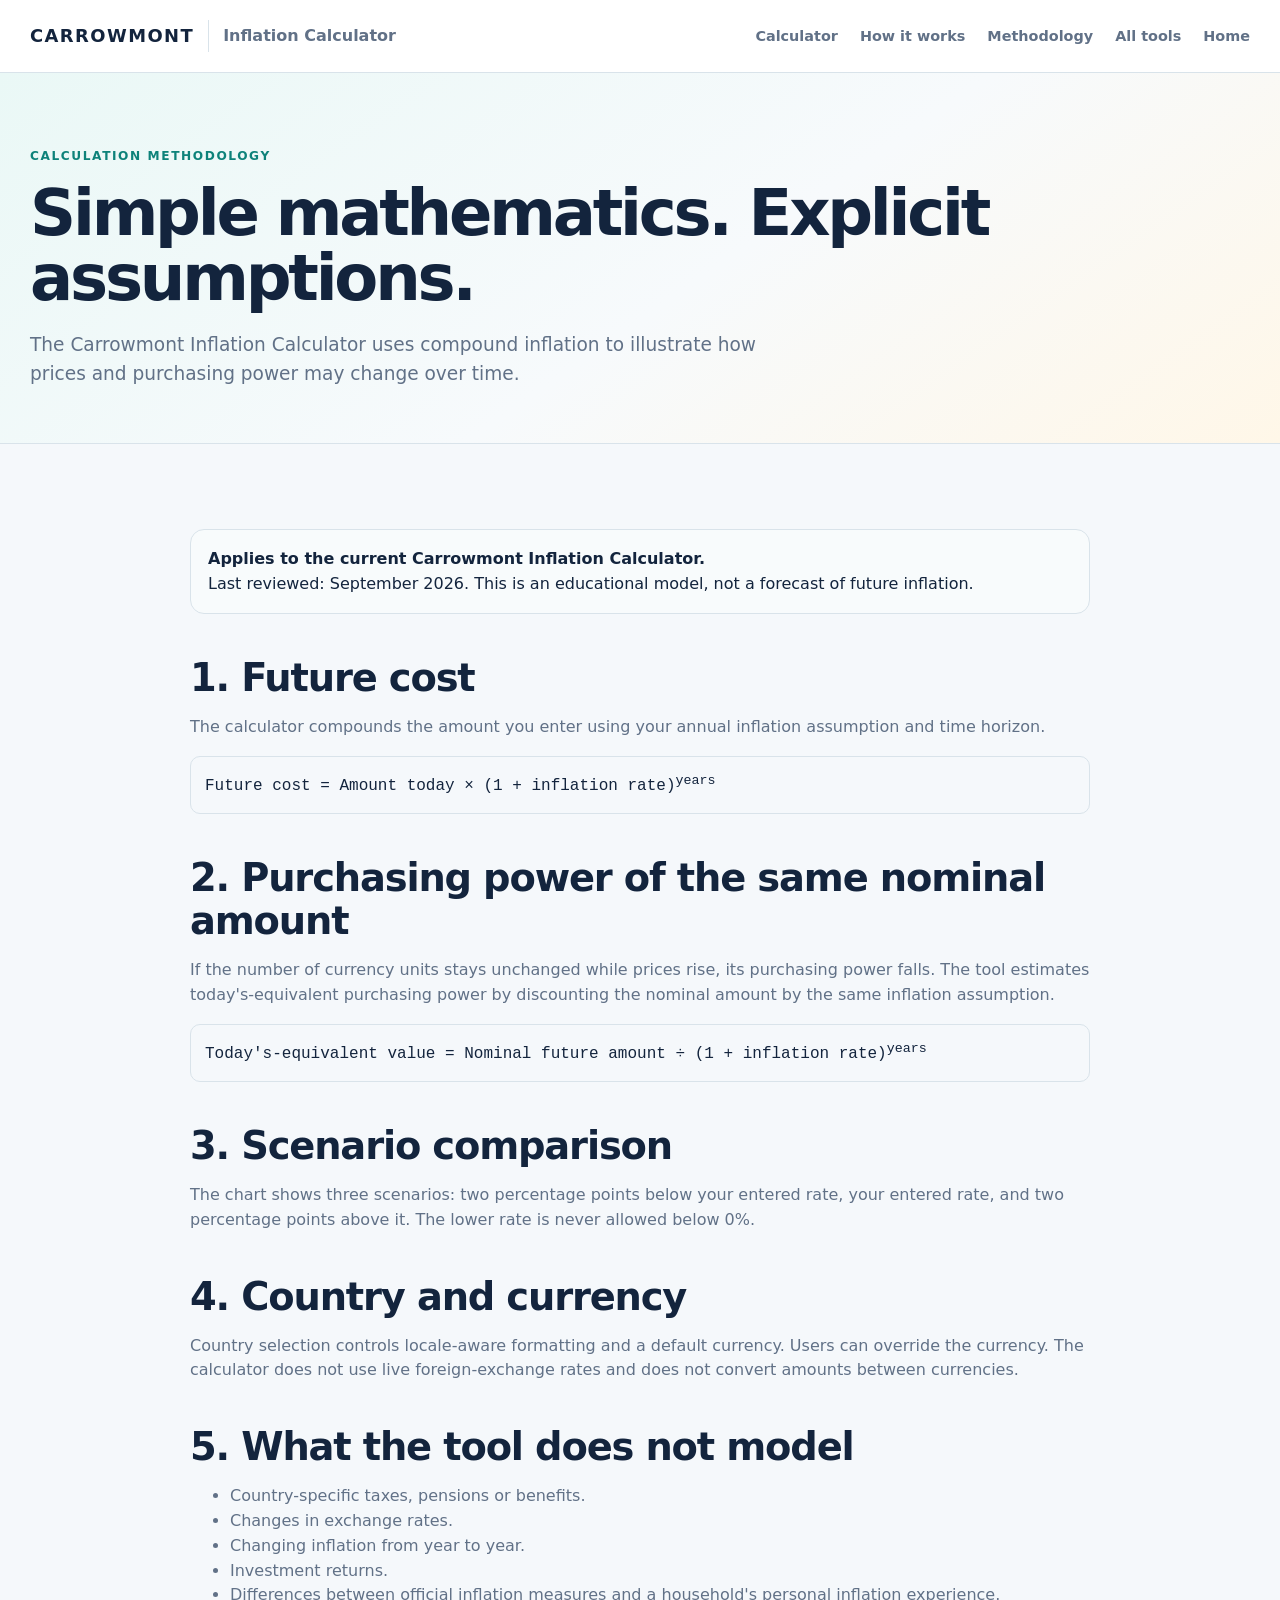
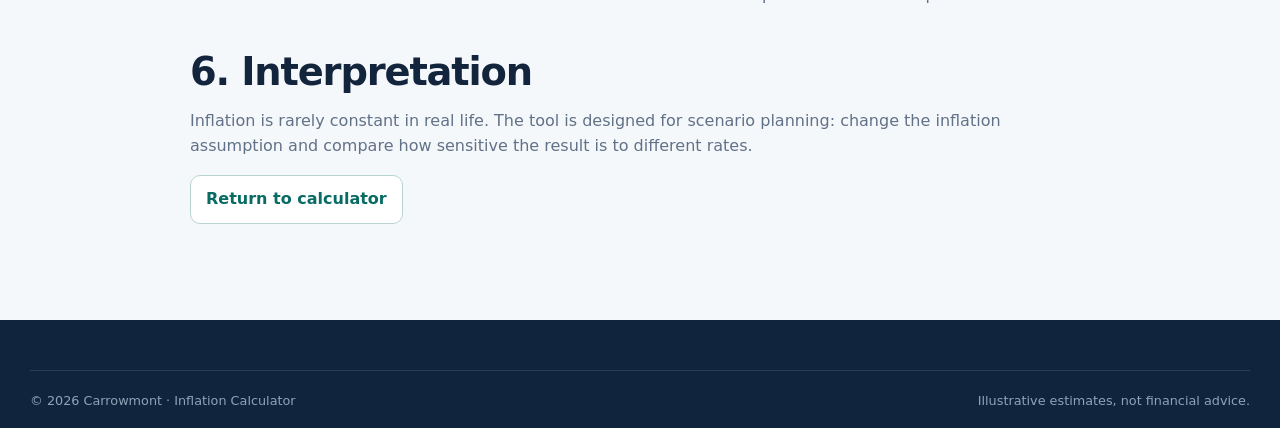
==== methodology.html @ c221e279 "carrowmont-inflation-calculator-v1.0.0" ====
<!doctype html>
<html lang="en">
<head>
  <meta charset="utf-8" />
  <meta name="viewport" content="width=device-width, initial-scale=1" />
  <title>Inflation Calculator Methodology | Carrowmont</title>
  <meta name="description" content="Understand the calculation methodology used by the Carrowmont Inflation Calculator." />
  <link rel="canonical" href="https://carrowmont.com/inflation-calculator/methodology.html" />
  <link rel="stylesheet" href="styles.css?v=1.0.0" />
  <style>
    .methodology-hero{padding:70px 0 54px;background:linear-gradient(145deg,#eaf8f6,#f7fafc 55%,#fff7e8);border-bottom:1px solid var(--line)}
    .methodology-main{padding:60px 0 80px}.methodology-copy{max-width:900px}.methodology-copy h2{margin-top:42px}.methodology-copy h3{margin-top:26px}.methodology-copy p,.methodology-copy li{color:var(--muted)}.methodology-note{margin:25px 0;padding:17px;border:1px solid var(--line);border-radius:14px;background:#f8fbfc}.formula{font-family:ui-monospace,SFMono-Regular,Menlo,monospace;background:#f5f8fb;padding:14px;border-radius:10px;border:1px solid var(--line);overflow-x:auto}
  </style>
</head>
<body>
<header class="site-header"><div class="container header-inner"><div class="brand-cluster"><a class="brand" href="/"><span class="brand-wordmark">CARROWMONT</span></a><span class="brand-divider"></span><a class="product-label" href="index.html">Inflation Calculator</a></div><nav class="top-nav"><a href="index.html#calculator">Calculator</a><a href="index.html#how-it-works">How it works</a><a href="methodology.html">Methodology</a><a href="/#tools">All tools</a><a href="/">Home</a></nav></div></header>
<main>
<section class="methodology-hero"><div class="container"><span class="eyebrow">Calculation methodology</span><h1>Simple mathematics. Explicit assumptions.</h1><p class="hero-copy">The Carrowmont Inflation Calculator uses compound inflation to illustrate how prices and purchasing power may change over time.</p></div></section>
<section class="methodology-main"><div class="container methodology-copy">
  <div class="methodology-note"><strong>Applies to the current Carrowmont Inflation Calculator.</strong><br />Last reviewed: September 2026. This is an educational model, not a forecast of future inflation.</div>
  <h2>1. Future cost</h2><p>The calculator compounds the amount you enter using your annual inflation assumption and time horizon.</p><div class="formula">Future cost = Amount today × (1 + inflation rate)<sup>years</sup></div>
  <h2>2. Purchasing power of the same nominal amount</h2><p>If the number of currency units stays unchanged while prices rise, its purchasing power falls. The tool estimates today's-equivalent purchasing power by discounting the nominal amount by the same inflation assumption.</p><div class="formula">Today's-equivalent value = Nominal future amount ÷ (1 + inflation rate)<sup>years</sup></div>
  <h2>3. Scenario comparison</h2><p>The chart shows three scenarios: two percentage points below your entered rate, your entered rate, and two percentage points above it. The lower rate is never allowed below 0%.</p>
  <h2>4. Country and currency</h2><p>Country selection controls locale-aware formatting and a default currency. Users can override the currency. The calculator does not use live foreign-exchange rates and does not convert amounts between currencies.</p>
  <h2>5. What the tool does not model</h2><ul><li>Country-specific taxes, pensions or benefits.</li><li>Changes in exchange rates.</li><li>Changing inflation from year to year.</li><li>Investment returns.</li><li>Differences between official inflation measures and a household's personal inflation experience.</li></ul>
  <h2>6. Interpretation</h2><p>Inflation is rarely constant in real life. The tool is designed for scenario planning: change the inflation assumption and compare how sensitive the result is to different rates.</p>
  <p><a class="secondary-button" href="index.html#calculator" style="display:inline-block;text-decoration:none">Return to calculator</a></p>
</div></section>
</main>
<footer class="site-footer"><div class="container footer-bottom" style="margin-top:0"><span>© <span data-current-year></span> Carrowmont · Inflation Calculator</span><span>Illustrative estimates, not financial advice.</span></div></footer>
<script src="site-config.js?v=1.0.0"></script><script src="site.js?v=1.0.0"></script>
</body></html>
---- styles.css ----
:root {
  --navy: #10243e;
  --navy-2: #173d5c;
  --ink: #13243d;
  --muted: #617187;
  --teal: #0e827a;
  --teal-dark: #086b64;
  --teal-light: #e7f7f4;
  --gold: #f0ca64;
  --bg: #f5f8fb;
  --surface: #ffffff;
  --line: #d9e3ea;
  --danger: #b93838;
  --success: #157a55;
  --warning: #9a6b00;
  --shadow: 0 18px 50px rgba(16, 36, 62, .09);
  --radius: 20px;
}
* { box-sizing: border-box; }
html { scroll-behavior: smooth; }
body { margin: 0; font-family: Inter, ui-sans-serif, system-ui, -apple-system, BlinkMacSystemFont, "Segoe UI", sans-serif; color: var(--ink); background: var(--bg); line-height: 1.55; }
button, input, select { font: inherit; }
a { color: inherit; }
.container { width: min(1220px, calc(100% - 32px)); margin: 0 auto; }
.hidden { display: none !important; }

.site-header { background: rgba(255,255,255,.97); border-bottom: 1px solid var(--line); position: sticky; top: 0; z-index: 50; backdrop-filter: blur(12px); }
.header-inner { min-height: 72px; display: flex; align-items: center; justify-content: space-between; gap: 20px; }
.brand-cluster { display: flex; align-items: center; gap: 14px; min-width: 0; }
.brand { text-decoration: none; }
.brand-wordmark { font-weight: 900; letter-spacing: .08em; font-size: 1.12rem; color: var(--ink); }
.brand-divider { width: 1px; height: 32px; background: var(--line); }
.product-label { text-decoration: none; color: var(--muted); font-weight: 800; white-space: nowrap; }
.header-actions { display: flex; align-items: center; gap: 18px; }
.top-nav { display: flex; align-items: center; gap: 22px; }
.top-nav a { text-decoration: none; color: var(--muted); font-weight: 750; font-size: .9rem; }
.top-nav a:hover { color: var(--teal); }

.locale-menu { position: relative; }
.locale-menu summary { list-style: none; cursor: pointer; border: 1px solid #c9d7df; background: #fff; border-radius: 999px; padding: 8px 12px; font-weight: 800; color: var(--ink); font-size: .83rem; }
.locale-menu summary::-webkit-details-marker { display: none; }
.locale-menu[open] summary { border-color: var(--teal); box-shadow: 0 0 0 3px rgba(14,130,122,.08); }
.locale-popover { position: absolute; right: 0; top: calc(100% + 10px); width: 320px; background: #fff; border: 1px solid var(--line); border-radius: 16px; box-shadow: var(--shadow); padding: 18px; z-index: 70; }
.locale-popover h3 { margin: 0 0 4px; font-size: 1rem; }
.locale-popover p { margin: 0 0 14px; color: var(--muted); font-size: .78rem; }
.locale-popover label { display: block; font-size: .76rem; font-weight: 800; color: var(--muted); margin-top: 10px; }
.locale-popover select { width: 100%; margin-top: 5px; min-height: 40px; border: 1px solid #cad6df; border-radius: 9px; padding: 7px 9px; color: var(--ink); background: #fff; }
.locale-note { margin-top: 13px; padding: 10px 11px; border-radius: 10px; background: #f7fafb; border: 1px solid var(--line); font-size: .73rem; color: var(--muted); }
.mobile-nav { display: none; }

.tool-hero { padding: 68px 0 54px; background: linear-gradient(145deg, #eaf8f6 0%, #f6fafc 54%, #fff7e8 100%); border-bottom: 1px solid var(--line); }
.tool-breadcrumb { display: flex; gap: 10px; align-items: center; color: var(--muted); font-size: .84rem; margin-bottom: 14px; }
.tool-breadcrumb a { color: var(--teal-dark); text-decoration: none; font-weight: 850; }
.hero-grid { display: grid; grid-template-columns: 1.12fr .88fr; gap: 54px; align-items: center; }
.eyebrow, .section-kicker { display: inline-block; text-transform: uppercase; letter-spacing: .13em; font-size: .76rem; font-weight: 900; color: var(--teal); }
h1 { font-size: clamp(2.6rem, 5vw, 4.7rem); line-height: 1.02; letter-spacing: -.05em; margin: 13px 0 20px; }
h2 { font-size: clamp(1.8rem, 3vw, 2.5rem); line-height: 1.12; letter-spacing: -.03em; margin: 6px 0 0; }
h3 { margin: 0; font-size: 1.05rem; }
.hero-copy { font-size: 1.16rem; color: var(--muted); max-width: 760px; margin: 0; }
.hero-points { display: flex; gap: 10px; flex-wrap: wrap; margin-top: 25px; }
.hero-points span { border: 1px solid #c9dedb; background: rgba(255,255,255,.78); border-radius: 999px; padding: 8px 12px; font-size: .85rem; font-weight: 760; }
.hero-card { background: #fff; border: 1px solid var(--line); box-shadow: var(--shadow); border-radius: 22px; padding: 26px; }
.hero-card-label { color: var(--teal); font-weight: 900; font-size: .77rem; text-transform: uppercase; letter-spacing: .11em; }
.hero-example { display: grid; gap: 12px; margin-top: 18px; }
.hero-example-row { display: flex; justify-content: space-between; gap: 18px; align-items: baseline; padding: 11px 0; border-bottom: 1px solid #e7eef2; }
.hero-example-row:last-child { border-bottom: 0; }
.hero-example-row span { color: var(--muted); font-size: .84rem; }
.hero-example-row strong { font-size: 1.04rem; text-align: right; }
.hero-card small { color: var(--muted); display: block; margin-top: 12px; }

.calculator-section { padding: 34px 0 76px; }
.calculator-grid { display: grid; grid-template-columns: minmax(0, 1.05fr) minmax(380px, .95fr); gap: 26px; align-items: start; }
.panel { background: var(--surface); border: 1px solid var(--line); border-radius: var(--radius); box-shadow: 0 10px 30px rgba(16,36,62,.05); }
.input-panel { padding: 28px; }
.panel-heading { display: flex; justify-content: space-between; align-items: start; gap: 18px; }
.panel-heading p { margin: 7px 0 0; color: var(--muted); }
.section-rule { border-top: 1px solid var(--line); margin: 26px 0; }
.form-grid { display: grid; gap: 14px; }
.two-col { grid-template-columns: repeat(2, minmax(0,1fr)); }
.field-card { display: block; border: 1px solid var(--line); border-radius: 14px; padding: 15px; font-weight: 800; font-size: .9rem; background: #fff; }
.field-card small { display: block; margin-top: 7px; color: var(--muted); font-size: .76rem; font-weight: 500; line-height: 1.45; }
.number-wrap { margin-top: 9px; min-height: 45px; display: flex; align-items: center; background: #fff; border: 1px solid #cbd7e0; border-radius: 10px; overflow: hidden; }
.number-wrap:focus-within { border-color: var(--teal); outline: 3px solid rgba(14,130,122,.11); }
.number-wrap input, .number-wrap select { min-width: 0; width: 100%; border: 0; outline: 0; background: transparent; color: var(--ink); font-weight: 850; padding: 10px 11px; }
.number-wrap > span { color: var(--muted); padding: 0 10px; font-weight: 800; white-space: nowrap; }
.number-wrap.money > span:first-child { padding-right: 1px; }
.input-note { margin: 17px 0 0; padding: 12px 14px; border: 1px solid #d2e3e6; border-radius: 11px; background: #f7fbfb; color: var(--muted); font-size: .79rem; }
.input-note strong { color: var(--teal-dark); }
.action-row { display: flex; gap: 10px; flex-wrap: wrap; margin-top: 20px; }
.primary-button, .secondary-button { border-radius: 10px; padding: 11px 15px; font-weight: 850; cursor: pointer; }
.primary-button { border: 1px solid var(--teal); background: var(--teal); color: #fff; }
.primary-button:hover { background: var(--teal-dark); }
.secondary-button { border: 1px solid #b8d4d1; background: #fff; color: var(--teal-dark); }
.secondary-button:hover { background: var(--teal-light); }

.result-panel { overflow: hidden; }
.result-hero { padding: 28px; background: var(--navy); color: #fff; }
.result-hero .section-kicker { color: #9de0d9; }
.result-label { color: #c9d3df; margin-top: 13px; font-size: .9rem; }
.result-main { font-size: clamp(2.5rem, 5vw, 4.35rem); font-weight: 900; letter-spacing: -.05em; line-height: 1; margin: 7px 0 11px; }
.result-sub { color: #c9d3df; margin: 0; }
.result-body { padding: 22px 28px 26px; }
.result-row { display: flex; justify-content: space-between; gap: 20px; padding: 13px 0; border-bottom: 1px solid var(--line); }
.result-row span { color: var(--muted); }
.result-row strong { text-align: right; }
.result-row:last-of-type { border-bottom: 0; }
.result-callout { margin-top: 16px; padding: 15px; border-radius: 12px; background: var(--teal-light); border: 1px solid #c5e2de; }
.result-callout strong { color: var(--teal-dark); font-size: 1.12rem; }
.result-callout p { margin: 4px 0 0; color: var(--muted); font-size: .82rem; }

.analysis-section { padding: 0 0 78px; }
.section-heading { display: flex; justify-content: space-between; gap: 20px; align-items: end; margin-bottom: 18px; }
.section-heading > p { color: var(--muted); margin: 0; max-width: 520px; text-align: right; }
.glance-grid { display: grid; grid-template-columns: repeat(4, minmax(0,1fr)); gap: 14px; margin-bottom: 22px; }
.glance-card { background: #fff; border: 1px solid var(--line); border-radius: 15px; padding: 17px; }
.glance-card span { color: var(--muted); font-size: .78rem; min-height: 2.4em; display: block; }
.glance-card strong { display: block; font-size: 1.35rem; margin-top: 6px; letter-spacing: -.025em; }
.glance-card small { color: var(--muted); display: block; margin-top: 3px; }

.chart-card { background: #fff; border: 1px solid var(--line); border-radius: var(--radius); padding: 26px; margin-bottom: 22px; }
.chart-head { display: flex; justify-content: space-between; align-items: start; gap: 20px; margin-bottom: 14px; }
.chart-head p { color: var(--muted); margin: 0; text-align: right; max-width: 460px; font-size: .85rem; }
.chart-wrap { position: relative; min-height: 330px; }
.chart-svg { width: 100%; height: 330px; display: block; overflow: visible; }
.chart-gridline { stroke: #e1e8ed; stroke-width: 1; }
.chart-axis-label { fill: #64748a; font-size: 11px; }
.chart-line-low { fill: none; stroke: #91a3b5; stroke-width: 2.3; }
.chart-line-base { fill: none; stroke: var(--teal); stroke-width: 3.1; }
.chart-line-high { fill: none; stroke: var(--navy-2); stroke-width: 2.5; }
.chart-guide { stroke: #a8b6c1; stroke-width: 1; stroke-dasharray: 3 3; }
.chart-point { stroke: #fff; stroke-width: 2; }
.chart-tooltip { position: absolute; pointer-events: none; background: var(--navy); color: #fff; border-radius: 12px; padding: 11px 13px; box-shadow: 0 14px 30px rgba(16,36,62,.22); min-width: 210px; font-size: .78rem; z-index: 3; transform: translate(-50%, calc(-100% - 12px)); }
.chart-tooltip strong { display: block; font-size: .9rem; margin-bottom: 5px; }
.chart-tooltip div { margin: 3px 0; }
.legend { display: flex; gap: 22px; flex-wrap: wrap; margin: 4px 0 12px; color: var(--muted); font-size: .78rem; }
.legend span::before { content: ""; display: inline-block; width: 24px; height: 3px; margin-right: 7px; vertical-align: middle; background: currentColor; }
.legend .low { color: #91a3b5; }
.legend .base { color: var(--teal); }
.legend .high { color: var(--navy-2); }

.scenario-grid { display: grid; grid-template-columns: repeat(3, minmax(0,1fr)); gap: 14px; margin-bottom: 22px; }
.scenario-card { background: #fff; border: 1px solid var(--line); border-radius: 15px; padding: 18px; }
.scenario-card.base { border-color: #83c8c1; box-shadow: 0 0 0 2px rgba(14,130,122,.06); }
.scenario-card .scenario-rate { color: var(--teal-dark); font-weight: 900; }
.scenario-card strong { display: block; font-size: 1.55rem; margin-top: 8px; }
.scenario-card p { margin: 4px 0 0; color: var(--muted); font-size: .8rem; }

.table-card { background: #fff; border: 1px solid var(--line); border-radius: var(--radius); padding: 24px; margin-bottom: 22px; overflow: hidden; }
.table-scroll { overflow-x: auto; }
table { width: 100%; border-collapse: collapse; min-width: 650px; }
th { text-align: left; color: var(--muted); font-size: .73rem; text-transform: uppercase; letter-spacing: .05em; padding: 10px 9px; border-bottom: 1px solid var(--line); }
td { padding: 11px 9px; border-bottom: 1px solid #e8eef2; }
tr:last-child td { border-bottom: 0; }
td strong { color: var(--ink); }

.explain-section { padding: 72px 0; background: #fff; border-top: 1px solid var(--line); }
.explain-grid { display: grid; grid-template-columns: repeat(3, minmax(0,1fr)); gap: 18px; margin-top: 24px; }
.explain-card { border: 1px solid var(--line); border-radius: 16px; padding: 20px; }
.explain-card p { color: var(--muted); margin: 8px 0 0; }

.site-footer { background: var(--navy); color: #d8e1ea; padding: 50px 0 18px; }
.footer-grid { display: grid; grid-template-columns: 1.65fr 1fr 1fr 1fr; gap: 34px; }
.footer-grid > div:not(:first-child) { display: flex; flex-direction: column; gap: 10px; }
.footer-grid strong { color: #fff; }
.footer-grid a { color: #cbd5df; text-decoration: none; }
.footer-grid a:hover { color: #fff; }
.footer-brand-block p { max-width: 470px; color: #c1ceda; }
.footer-brand .brand-wordmark { color: #fff; }
.footer-product-name { display: block; margin-top: 12px; }
.footer-small { color: #91a4b7; font-size: .8rem; }
.footer-bottom { display: flex; justify-content: space-between; gap: 20px; padding-top: 20px; margin-top: 34px; border-top: 1px solid rgba(255,255,255,.12); color: #8fa3b7; font-size: .8rem; }

.print-report { display: none; }

@media (max-width: 1000px) {
  .top-nav { display: none; }
  .mobile-nav { display: block; position: relative; }
  .mobile-nav summary { cursor: pointer; font-weight: 800; color: var(--muted); }
  .mobile-nav-links { position: absolute; right: 0; top: 34px; width: 230px; padding: 12px; background: #fff; border: 1px solid var(--line); border-radius: 13px; box-shadow: var(--shadow); display: grid; gap: 8px; }
  .mobile-nav-links a { text-decoration: none; color: var(--muted); font-weight: 700; padding: 6px; }
  .header-actions { gap: 10px; }
  .hero-grid, .calculator-grid { grid-template-columns: 1fr; }
  .glance-grid { grid-template-columns: repeat(2, minmax(0,1fr)); }
  .footer-grid { grid-template-columns: 1.4fr 1fr 1fr; }
  .footer-grid > div:last-child { grid-column: 2 / 4; }
}

@media (max-width: 700px) {
  .container { width: min(100% - 22px, 1220px); }
  .header-inner { min-height: 64px; }
  .brand-divider, .product-label { display: none; }
  .brand-wordmark { font-size: 1rem; }
  .locale-menu summary { padding: 7px 9px; font-size: .76rem; }
  .locale-popover { width: min(300px, calc(100vw - 22px)); }
  .tool-hero { padding: 52px 0 42px; }
  h1 { font-size: 2.65rem; }
  .two-col, .scenario-grid, .explain-grid, .glance-grid { grid-template-columns: 1fr; }
  .input-panel { padding: 20px; }
  .result-hero, .result-body { padding-left: 20px; padding-right: 20px; }
  .section-heading, .chart-head { display: block; }
  .section-heading > p, .chart-head p { text-align: left; margin-top: 8px; }
  .chart-card { padding: 18px 12px; }
  .chart-wrap, .chart-svg { min-height: 300px; height: 300px; }
  .footer-grid { grid-template-columns: 1fr; }
  .footer-grid > div:last-child { grid-column: auto; }
  .footer-bottom { display: block; }
  .footer-bottom span { display: block; margin-top: 7px; }
}

@media print {
  @page { size: A4; margin: 14mm; }
  body { background: #fff; color: #111827; }
  .site-header, main, .site-footer { display: none !important; }
  .print-report { display: block !important; font-family: Arial, Helvetica, sans-serif; color: #17202a; }
  .print-report h1 { font-size: 28px; margin: 0 0 8px; letter-spacing: -.02em; }
  .print-report h2 { font-size: 18px; margin: 24px 0 8px; }
  .print-report .report-brand { font-size: 13px; font-weight: 800; letter-spacing: .1em; }
  .print-report .report-meta { color: #5c6670; font-size: 11px; }
  .print-report .report-hero { margin-top: 18px; padding: 18px; border: 1px solid #cfd8df; border-radius: 10px; }
  .print-report .report-hero strong { display: block; font-size: 28px; margin-top: 4px; }
  .print-report table { min-width: 0; font-size: 11px; }
  .print-report th, .print-report td { padding: 7px 5px; }
  .print-report .report-note { margin-top: 18px; padding: 11px; border-left: 3px solid #17202a; background: #f5f7f8; font-size: 10px; }
  .print-report .page-break { break-before: page; }
}
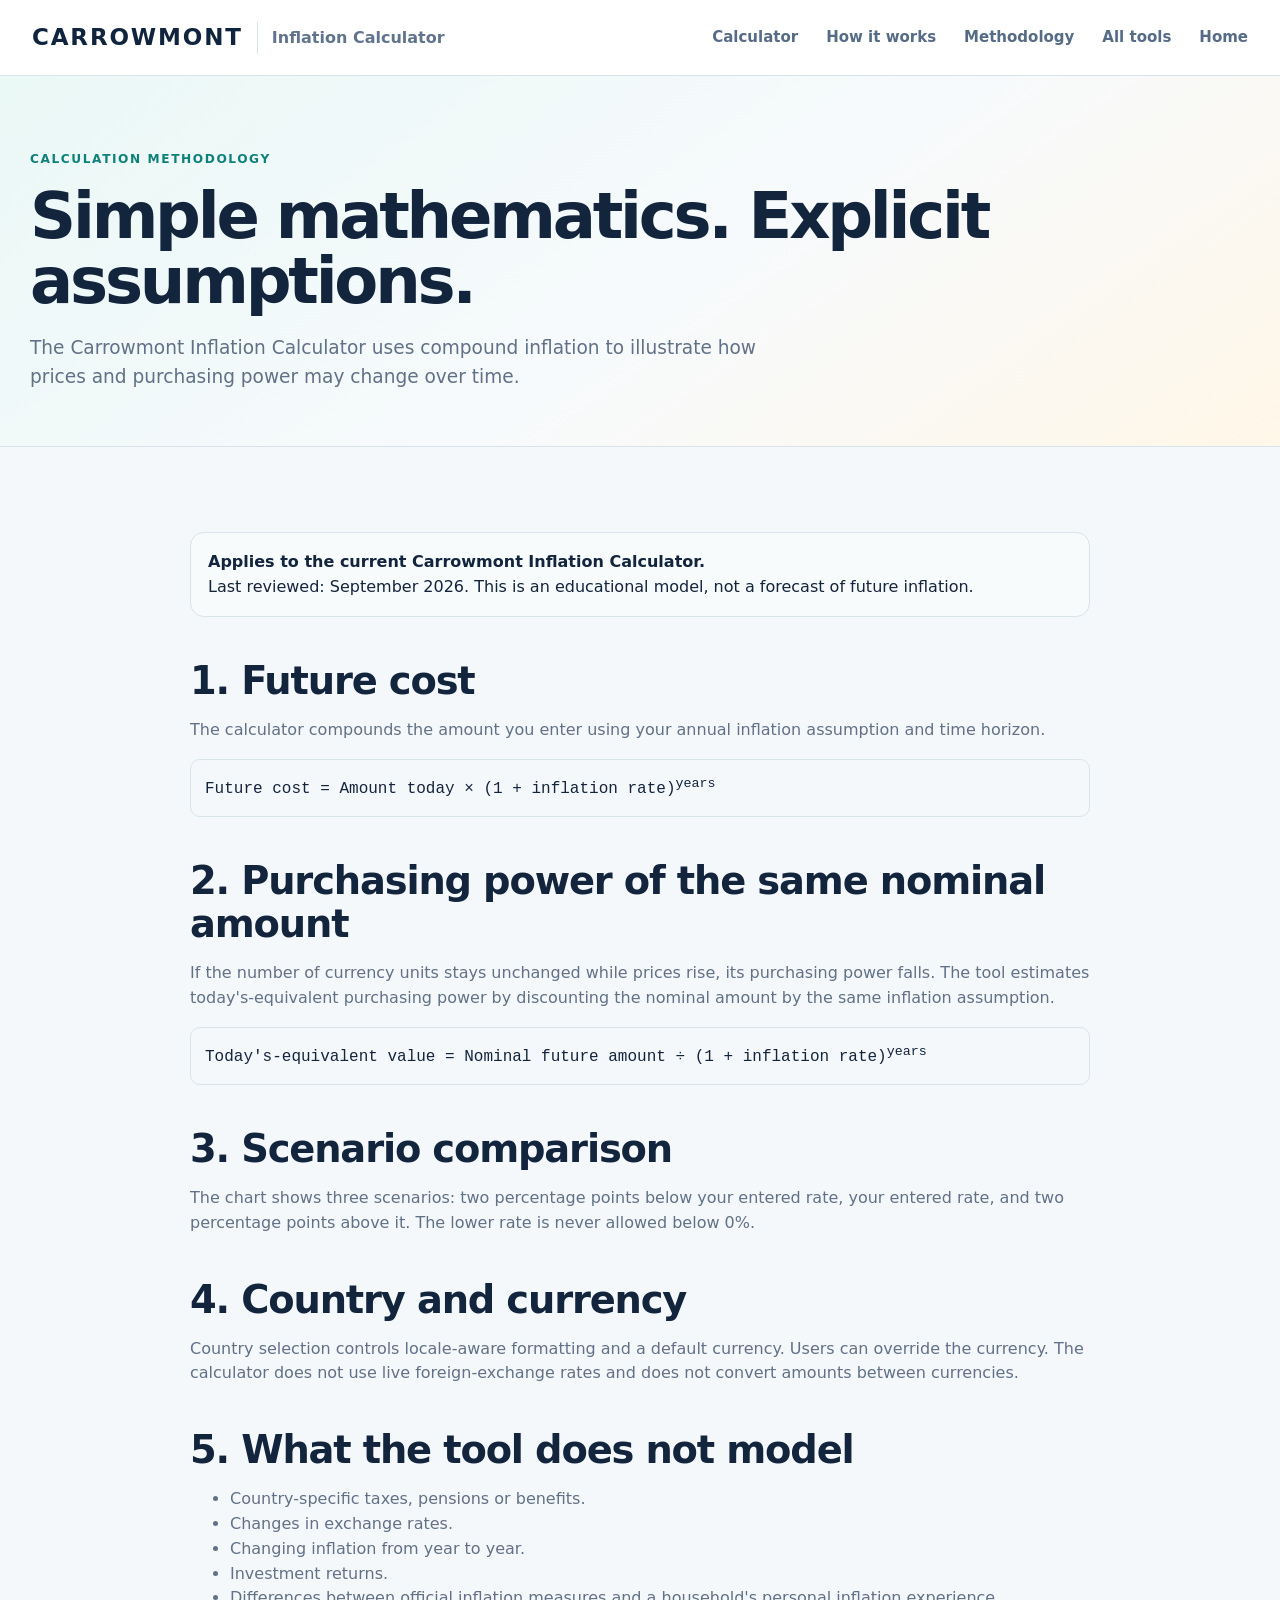
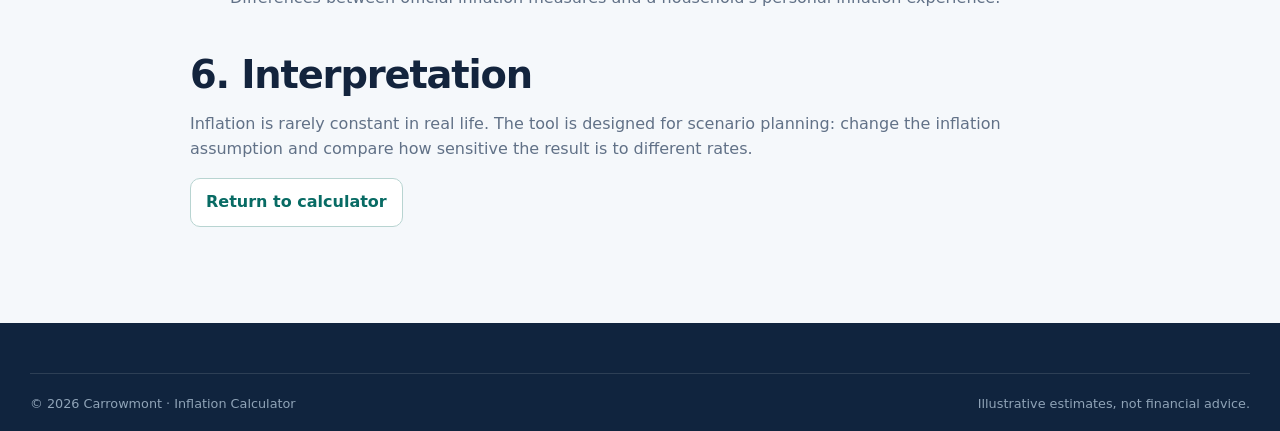
==== commit c50461a8: "style: align Inflation header with SIP standard" ====
--- a/methodology.html
+++ b/methodology.html
@@ -6,7 +6,7 @@
   <title>Inflation Calculator Methodology | Carrowmont</title>
   <meta name="description" content="Understand the calculation methodology used by the Carrowmont Inflation Calculator." />
   <link rel="canonical" href="https://carrowmont.com/inflation-calculator/methodology.html" />
-  <link rel="stylesheet" href="styles.css?v=1.0.0" />
+  <link rel="stylesheet" href="styles.css?v=20260926.1" />
   <style>
     .methodology-hero{padding:70px 0 54px;background:linear-gradient(145deg,#eaf8f6,#f7fafc 55%,#fff7e8);border-bottom:1px solid var(--line)}
     .methodology-main{padding:60px 0 80px}.methodology-copy{max-width:900px}.methodology-copy h2{margin-top:42px}.methodology-copy h3{margin-top:26px}.methodology-copy p,.methodology-copy li{color:var(--muted)}.methodology-note{margin:25px 0;padding:17px;border:1px solid var(--line);border-radius:14px;background:#f8fbfc}.formula{font-family:ui-monospace,SFMono-Regular,Menlo,monospace;background:#f5f8fb;padding:14px;border-radius:10px;border:1px solid var(--line);overflow-x:auto}
@@ -28,5 +28,5 @@
 </div></section>
 </main>
 <footer class="site-footer"><div class="container footer-bottom" style="margin-top:0"><span>© <span data-current-year></span> Carrowmont · Inflation Calculator</span><span>Illustrative estimates, not financial advice.</span></div></footer>
-<script src="site-config.js?v=1.0.0"></script><script src="site.js?v=1.0.0"></script>
+<script src="site-config.js?v=1.0.2"></script><script src="site.js?v=1.0.2"></script>
 </body></html>
--- a/styles.css
+++ b/styles.css
@@ -46,6 +46,9 @@
 .locale-popover label { display: block; font-size: .76rem; font-weight: 800; color: var(--muted); margin-top: 10px; }
 .locale-popover select { width: 100%; margin-top: 5px; min-height: 40px; border: 1px solid #cad6df; border-radius: 9px; padding: 7px 9px; color: var(--ink); background: #fff; }
 .locale-note { margin-top: 13px; padding: 10px 11px; border-radius: 10px; background: #f7fafb; border: 1px solid var(--line); font-size: .73rem; color: var(--muted); }
+.locale-done-button { width: 100%; margin-top: 12px; min-height: 42px; border: 0; border-radius: 10px; background: var(--teal); color: #fff; font: inherit; font-weight: 800; cursor: pointer; }
+.locale-done-button:hover { filter: brightness(.96); }
+.locale-done-button:focus-visible { outline: 3px solid rgba(14,130,122,.18); outline-offset: 2px; }
 .mobile-nav { display: none; }
 
 .tool-hero { padding: 68px 0 54px; background: linear-gradient(145deg, #eaf8f6 0%, #f6fafc 54%, #fff7e8 100%); border-bottom: 1px solid var(--line); }
@@ -223,3 +226,34 @@
   .print-report .report-note { margin-top: 18px; padding: 11px; border-left: 3px solid #17202a; background: #f5f7f8; font-size: 10px; }
   .print-report .page-break { break-before: page; }
 }
+
+/* Standardized Carrowmont tool controls */
+.locale-menu summary{appearance:none;-webkit-appearance:none;min-width:170px;display:flex;align-items:center;justify-content:center;gap:9px;line-height:1;padding:12px 18px}
+.locale-menu summary::marker{content:""}
+.locale-globe{width:18px;height:18px;display:inline-flex;align-items:center;justify-content:center;flex:0 0 18px;line-height:0}
+.locale-globe svg{width:18px;height:18px;display:block;fill:none;stroke:currentColor;stroke-width:1.8;stroke-linecap:round;stroke-linejoin:round}
+.locale-chevron{width:14px;height:14px;display:inline-flex;align-items:center;justify-content:center;flex:0 0 14px}
+.locale-chevron svg{width:14px;height:14px;display:block;fill:none;stroke:currentColor;stroke-width:2.1;stroke-linecap:round;stroke-linejoin:round}
+.text-button{border:0;background:transparent;color:var(--teal-dark);font-weight:850;cursor:pointer;padding:6px 0;white-space:nowrap}
+.text-button:hover{text-decoration:underline}
+
+/* Standard report-download feedback used across all Carrowmont tools. */
+.report-download-status{
+  min-height:1.35em;margin:9px 0 0;text-align:center;
+  color:var(--teal-dark,#08756d);font-size:.82rem;font-weight:750;line-height:1.4;
+}
+.report-download-status:empty{margin-top:0;min-height:0;}
+
+
+/* Part 3B: SIP-aligned tool header. */
+.site-header .container{width:min(1480px,calc(100% - 64px));margin:auto}
+.site-header{height:76px}
+.site-header .header-inner{min-height:76px;gap:24px}
+.site-header .brand-cluster{gap:14px}
+.site-header .brand-wordmark{font-size:23px;letter-spacing:.08em;color:var(--navy)}
+.site-header .brand-divider{height:32px}
+.site-header .product-label{font-size:16px;font-weight:700;color:#62748d}
+.site-header .header-actions{gap:20px}
+.site-header .top-nav{gap:28px}
+.site-header .top-nav a{font-size:15px;font-weight:700;color:#566b85}
+@media(max-width:720px){.site-header .container{width:min(100% - 28px,1480px)}.site-header{height:auto}.site-header .header-inner{min-height:0;padding:12px 0;align-items:flex-start}.site-header .brand-divider,.site-header .product-label{display:none}.site-header .brand-wordmark{font-size:20px}}
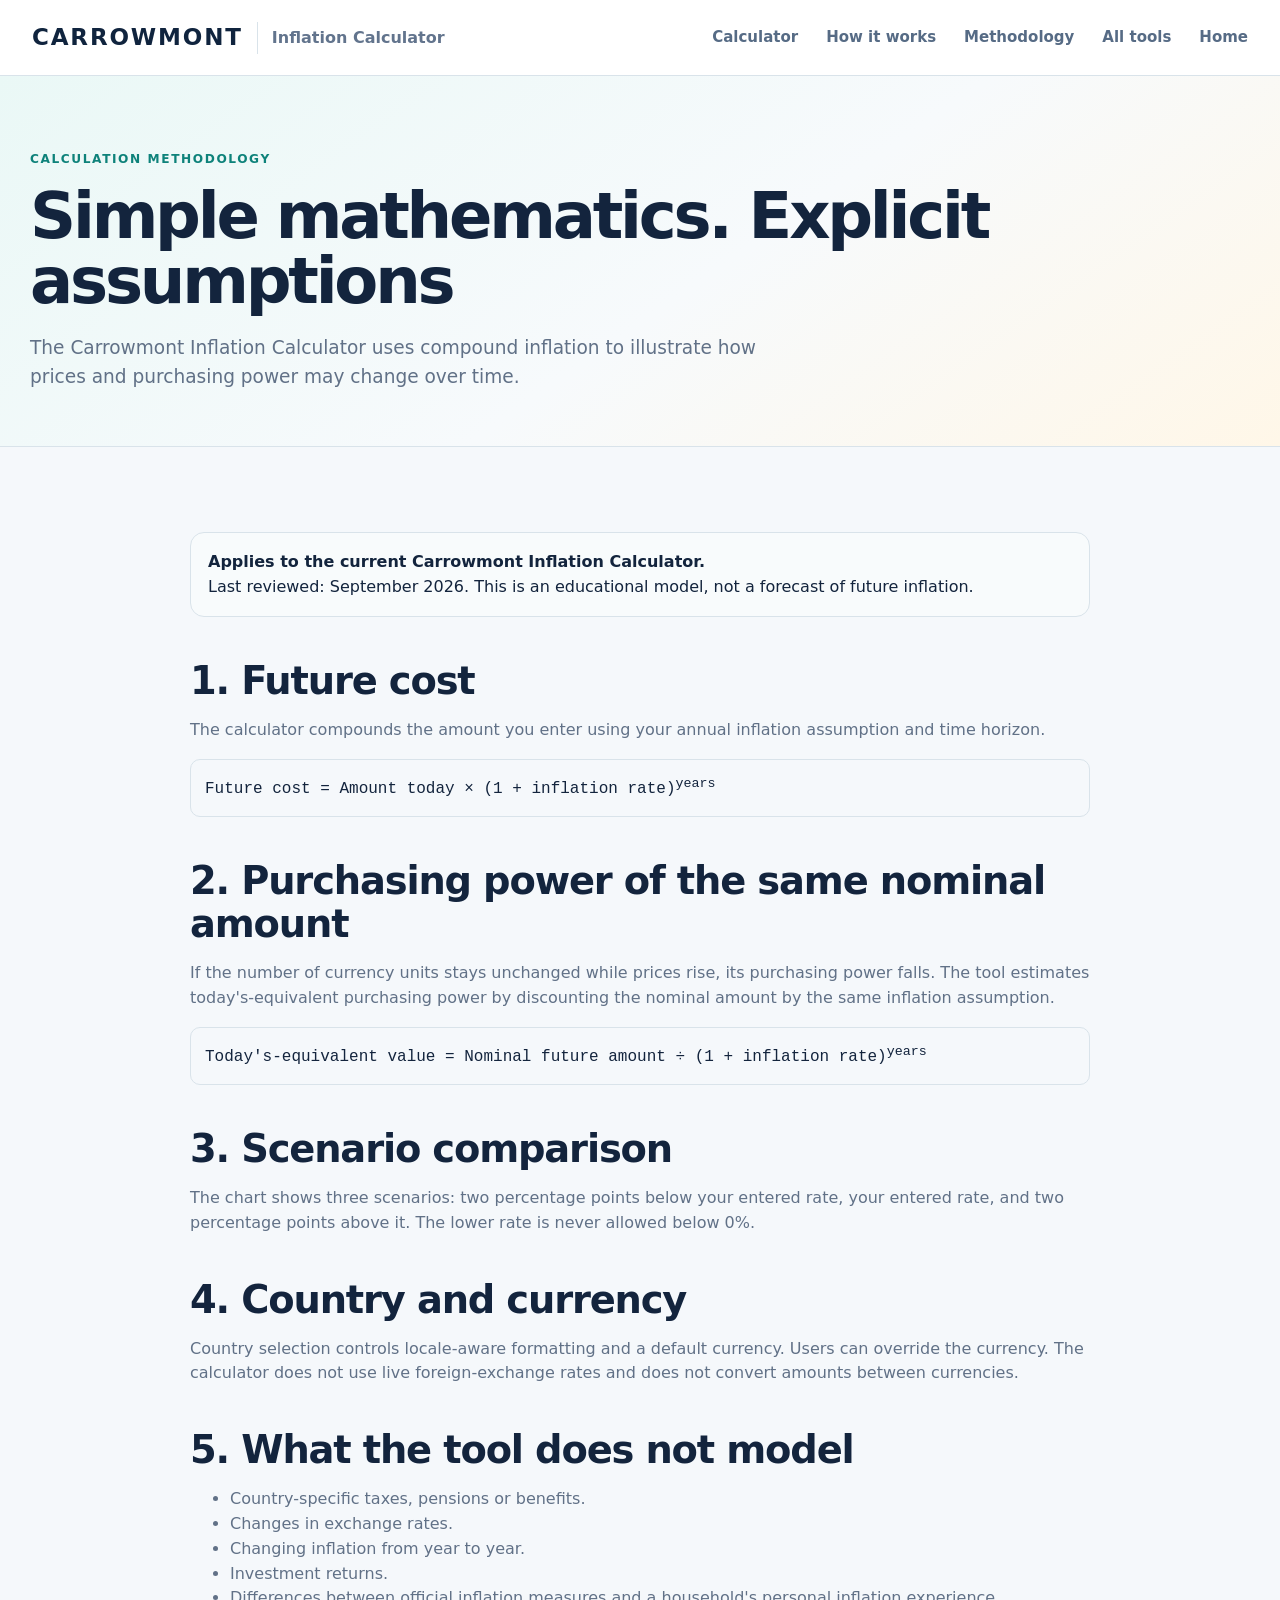
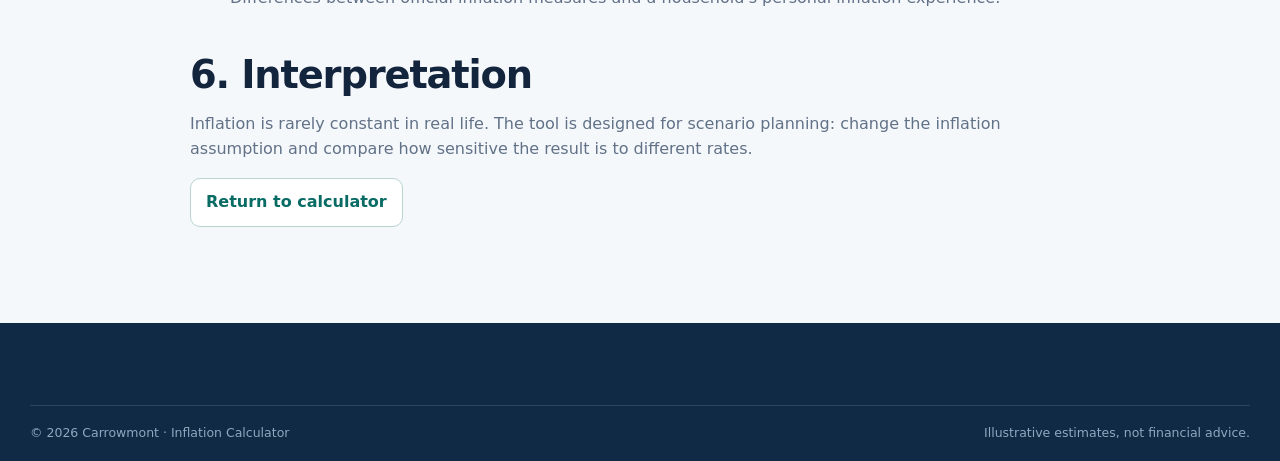
==== commit 32a818fc: "Apply Carrowmont display-headline punctuation standard and Draw C PWA startup" ====
--- a/methodology.html
+++ b/methodology.html
@@ -15,7 +15,7 @@
 <body>
 <header class="site-header"><div class="container header-inner"><div class="brand-cluster"><a class="brand" href="/"><span class="brand-wordmark">CARROWMONT</span></a><span class="brand-divider"></span><a class="product-label" href="index.html">Inflation Calculator</a></div><nav class="top-nav"><a href="index.html#calculator">Calculator</a><a href="index.html#how-it-works">How it works</a><a href="methodology.html">Methodology</a><a href="/#tools">All tools</a><a href="/">Home</a></nav></div></header>
 <main>
-<section class="methodology-hero"><div class="container"><span class="eyebrow">Calculation methodology</span><h1>Simple mathematics. Explicit assumptions.</h1><p class="hero-copy">The Carrowmont Inflation Calculator uses compound inflation to illustrate how prices and purchasing power may change over time.</p></div></section>
+<section class="methodology-hero"><div class="container"><span class="eyebrow">Calculation methodology</span><h1>Simple mathematics. Explicit assumptions</h1><p class="hero-copy">The Carrowmont Inflation Calculator uses compound inflation to illustrate how prices and purchasing power may change over time.</p></div></section>
 <section class="methodology-main"><div class="container methodology-copy">
   <div class="methodology-note"><strong>Applies to the current Carrowmont Inflation Calculator.</strong><br />Last reviewed: September 2026. This is an educational model, not a forecast of future inflation.</div>
   <h2>1. Future cost</h2><p>The calculator compounds the amount you enter using your annual inflation assumption and time horizon.</p><div class="formula">Future cost = Amount today × (1 + inflation rate)<sup>years</sup></div>
--- a/styles.css
+++ b/styles.css
@@ -257,3 +257,82 @@
 .site-header .top-nav{gap:28px}
 .site-header .top-nav a{font-size:15px;font-weight:700;color:#566b85}
 @media(max-width:720px){.site-header .container{width:min(100% - 28px,1480px)}.site-header{height:auto}.site-header .header-inner{min-height:0;padding:12px 0;align-items:flex-start}.site-header .brand-divider,.site-header .product-label{display:none}.site-header .brand-wordmark{font-size:20px}}
+
+
+/* ===== Carrowmont shared footer standard - 2026-09-27 ===== */
+.site-footer{background:#102945!important;color:#dce7f0!important;padding:48px 0 20px!important}
+.site-footer .footer-grid{display:grid!important;grid-template-columns:1.65fr repeat(3,minmax(0,1fr))!important;gap:38px!important;align-items:start!important}
+.site-footer .footer-brand-block{display:block!important}
+.site-footer .footer-wordmark{display:block!important;color:#fff!important;text-decoration:none!important;font-size:18px!important;line-height:1.2!important;font-weight:900!important;letter-spacing:.09em!important}
+.site-footer .footer-product-name{display:block!important;margin-top:10px!important;color:#fff!important;font-size:15px!important;line-height:1.35!important;font-weight:850!important}
+.site-footer .footer-brand-block p{max-width:470px!important;margin:10px 0 0!important;color:#b7cadb!important;font-size:14px!important;line-height:1.55!important;font-weight:400!important;letter-spacing:0!important}
+.site-footer .footer-small{display:block!important;margin-top:11px!important;color:#8fa8bf!important;font-size:12px!important;line-height:1.4!important}
+.site-footer .footer-col{display:flex!important;flex-direction:column!important;align-content:start!important;gap:9px!important}
+.site-footer .footer-col strong{margin:0 0 2px!important;color:#fff!important;font-size:14px!important;line-height:1.35!important;font-weight:850!important}
+.site-footer .footer-col a{color:#c7d5e3!important;text-decoration:none!important;font-size:13.5px!important;line-height:1.35!important}
+.site-footer .footer-col a:hover,.site-footer .footer-wordmark:hover{color:#fff!important}
+.site-footer .footer-bottom{border-top:1px solid rgba(255,255,255,.13)!important;margin-top:34px!important;padding-top:18px!important;display:flex!important;justify-content:space-between!important;gap:20px!important;color:#8fa8bf!important;font-size:12.5px!important;line-height:1.4!important}
+@media(max-width:980px){.site-footer .footer-grid{grid-template-columns:repeat(2,minmax(0,1fr))!important}.site-footer .footer-brand-block{grid-column:1/-1!important}}
+@media(max-width:700px){.site-footer{padding-top:38px!important}.site-footer .footer-grid{grid-template-columns:1fr!important;gap:26px!important}.site-footer .footer-brand-block{grid-column:auto!important}.site-footer .footer-bottom{flex-direction:column!important;gap:6px!important}}
+
+/* Carrowmont shared locale pill geometry lock - 2026-10-02 */
+.site-header #localeSummary{box-sizing:border-box!important;height:44px!important;min-height:44px!important;max-height:44px!important}
+@media(max-width:720px){.site-header #localeSummary{height:38px!important;min-height:38px!important;max-height:38px!important}}
+
+/* CORE6 Tool <-> Learn Integration V1 - 2026-10-11 */
+.cm-learn-bridge-section{padding:20px 0 4px;background:#f7fbfb}
+.cm-learn-bridge-card{display:flex;align-items:center;justify-content:space-between;gap:28px;padding:22px 24px;border:1px solid #c9dfdf;border-radius:18px;background:#fff;box-shadow:0 8px 22px rgba(16,41,69,.045)}
+.cm-learn-bridge-card h2{margin:3px 0 8px;color:#102945;font-size:clamp(22px,2.2vw,30px);line-height:1.16;letter-spacing:-.35px}
+.cm-learn-bridge-card p{max-width:760px;margin:0;color:#4e667d;line-height:1.55}
+.cm-learn-eyebrow{display:block;color:#08756d;font-size:12px;font-weight:900;letter-spacing:.1em;text-transform:uppercase}
+.cm-learn-bridge-actions{display:flex;flex-direction:column;align-items:stretch;gap:9px;min-width:245px}
+.cm-learn-bridge-primary{display:inline-flex;align-items:center;justify-content:center;min-height:44px;padding:11px 16px;border-radius:12px;background:#0e8b80;color:#fff;font-weight:900;text-align:center;text-decoration:none}
+.cm-learn-bridge-primary:hover{background:#08756d}
+.cm-learn-browse-link{display:inline-flex;align-items:center;justify-content:center;min-height:40px;padding:8px 6px;color:#08756d;font-weight:800;text-align:center;text-decoration:none}
+.cm-learn-browse-link:hover{text-decoration:underline}
+.cm-result-learn-card{margin-top:18px;padding:16px 17px;border:1px solid #c8dfdd;border-radius:14px;background:linear-gradient(180deg,#f7fbfb,#fff)}
+.cm-result-learn-card>strong{display:block;margin:4px 0 6px;color:#102945;font-size:17px;line-height:1.3}
+.cm-result-learn-card>p{margin:0;color:#516b81;font-size:13.5px;line-height:1.5}
+.cm-result-guide-list{display:grid;gap:7px;margin-top:11px}
+.cm-result-guide-list a{display:block;color:#08756d;font-size:13.5px;font-weight:850;line-height:1.35;text-decoration:none}
+.cm-result-guide-list a:hover{text-decoration:underline}
+@media(max-width:800px){.cm-learn-bridge-section{padding-top:16px}.cm-learn-bridge-card{display:block;padding:18px}.cm-learn-bridge-actions{min-width:0;margin-top:16px}.cm-learn-bridge-primary{width:100%}.cm-result-learn-card{padding:15px}}
+
+/* CORE6 Tool <-> Learn Integration V1 FIX2 - narrow-screen intrinsic-width hardening */
+@media(max-width:720px){
+  .cm-learn-bridge-section,.cm-learn-bridge-section .container,.cm-learn-bridge-section .shell,
+  .cm-learn-bridge-card,.cm-learn-bridge-card>*,.cm-learn-bridge-actions,
+  .cm-result-learn-card,.cm-result-learn-card>*,.cm-result-guide-list,.cm-result-guide-list a{
+    min-width:0!important;max-width:100%!important
+  }
+  .cm-learn-bridge-card h2,.cm-learn-bridge-card p,.cm-learn-eyebrow,
+  .cm-learn-bridge-primary,.cm-learn-browse-link,.cm-result-learn-card>strong,
+  .cm-result-learn-card>p,.cm-result-guide-list a{
+    overflow-wrap:anywhere;word-break:normal;white-space:normal
+  }
+  .cm-learn-bridge-actions{width:100%}
+}
+
+@media(max-width:720px){
+  .calculator-grid,.calculator-grid>*,.result-panel,.result-panel>*,.result-body,.result-body>*,
+  .result-row,.result-row>*,.result-callout,.result-callout>*{min-width:0;max-width:100%}
+  .result-row span,.result-row strong,.result-callout strong,.result-callout p{overflow-wrap:anywhere;word-break:normal}
+}
+
+/* CORE6 Tool <-> Learn Integration V1 FIX3 - mobile header containment */
+@media(max-width:720px){
+  .site-header .header-inner{gap:8px!important;min-width:0!important}
+  .site-header .brand-cluster{min-width:0!important;flex:0 1 auto!important}
+  .site-header .brand,.site-header .brand-wordmark{white-space:nowrap!important}
+  .site-header .header-actions{min-width:0!important;flex:0 1 auto!important;gap:8px!important}
+  .site-header .locale-menu{min-width:0!important;max-width:164px!important}
+  .site-header .locale-menu summary,.site-header #localeSummary{
+    box-sizing:border-box!important;min-width:0!important;max-width:164px!important;
+    width:auto!important;padding-left:8px!important;padding-right:8px!important
+  }
+  .site-header #localeCurrent{
+    min-width:0!important;max-width:112px!important;overflow:hidden!important;
+    text-overflow:ellipsis!important;white-space:nowrap!important;display:block!important
+  }
+}
+
